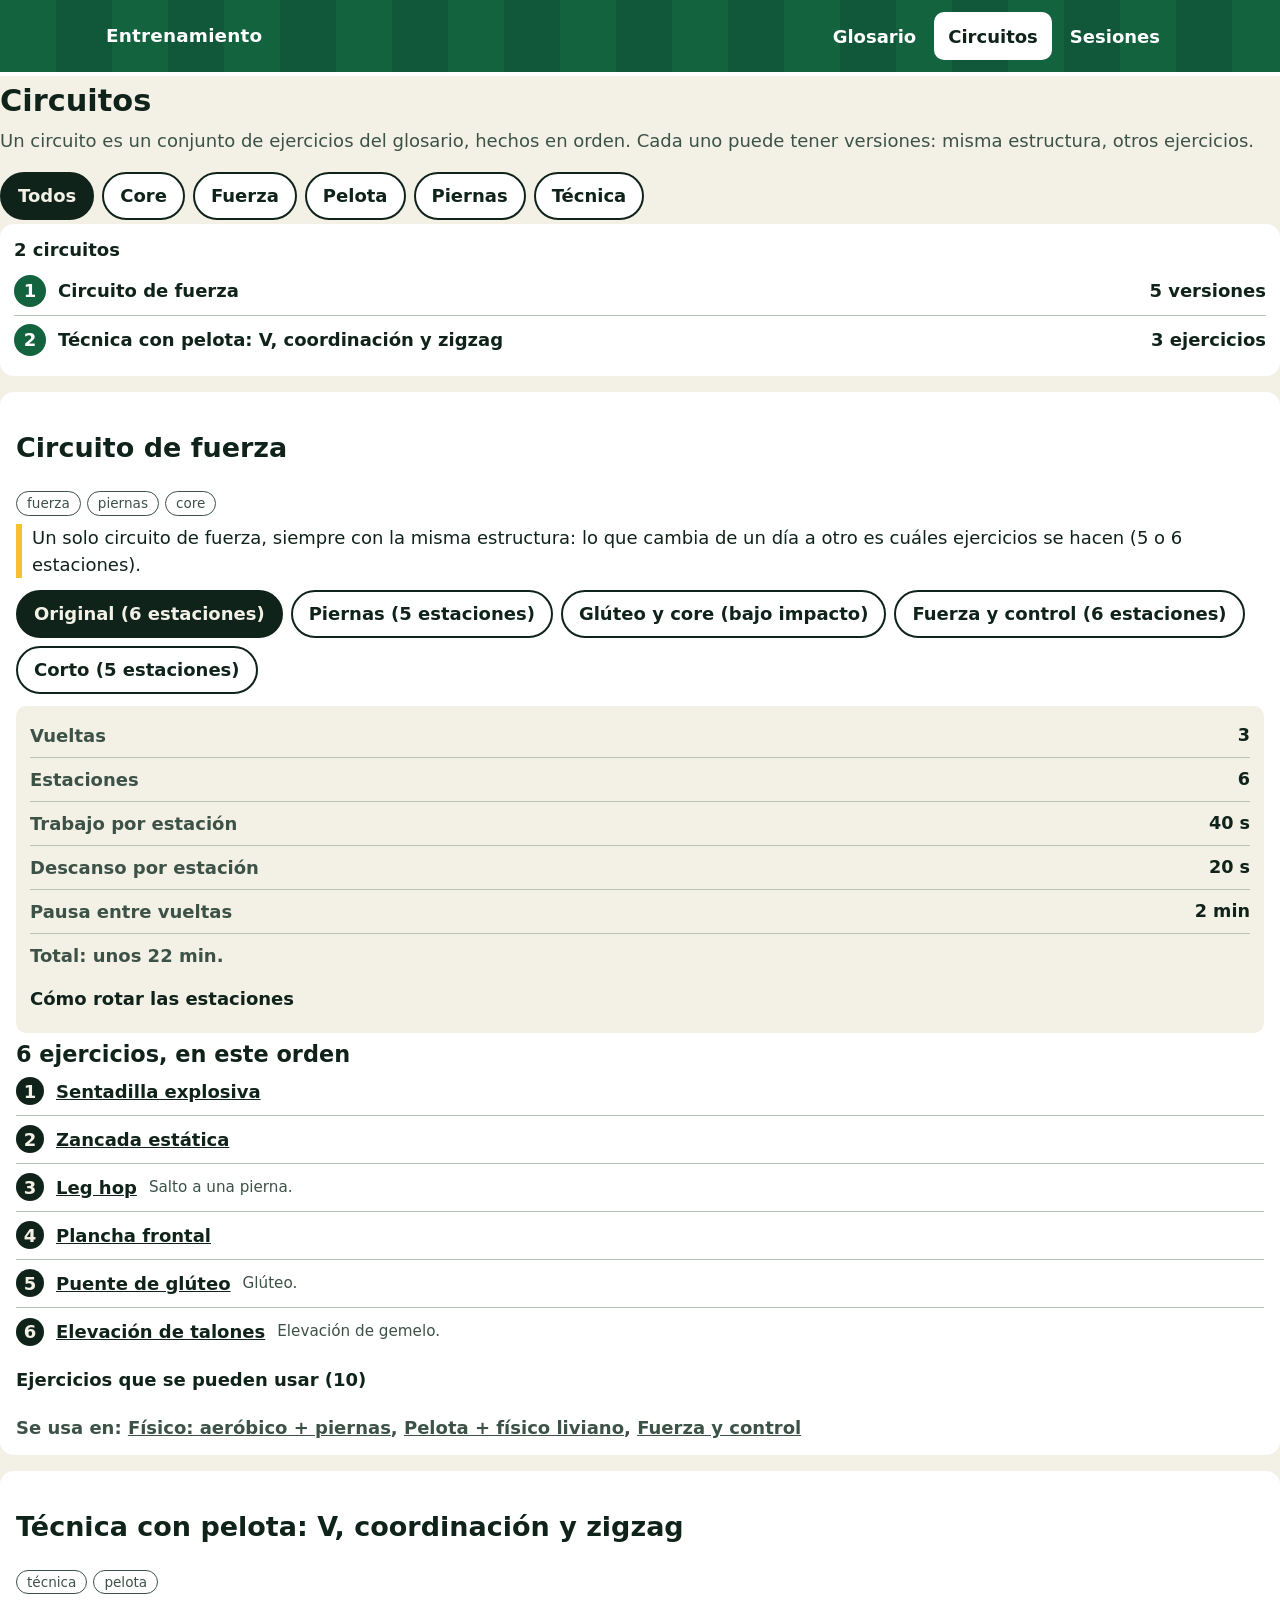
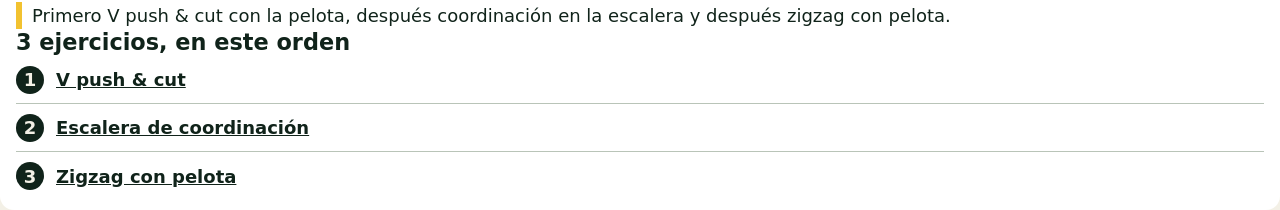
==== docs/circuitos.html @ dd644b6b "Glosario de circuitos, músculos por ejercicio y guía de rotación - circuits.json: un circuito de fue" ====
<!doctype html>
<html lang="es">
<head>
  <meta charset="utf-8">
  <meta name="viewport" content="width=device-width, initial-scale=1">
  <meta name="color-scheme" content="light dark">
  <title>Circuitos</title>
  <meta name="description" content="Circuitos: conjuntos de ejercicios en orden, con sus vueltas y descansos.">
  <link rel="icon" href="data:image/svg+xml,%3Csvg xmlns=%27http://www.w3.org/2000/svg%27 viewBox=%270 0 32 32%27%3E%3Crect width=%2732%27 height=%2732%27 fill=%27%2314633f%27/%3E%3Ccircle cx=%2716%27 cy=%2716%27 r=%276%27 fill=%27none%27 stroke=%27white%27 stroke-width=%272%27/%3E%3C/svg%3E">
  <link rel="stylesheet" href="css/style.css">
</head>
<body>
  <main id="app">
    <h1>Circuitos</h1>
    <p>Cargando…</p>
  </main>
  <script type="module" src="js/circuitos.js"></script>
</body>
</html>
---- docs/css/style.css ----
:root {
  --bg: #f3f0e6;
  --surface: #ffffff;
  --ink: #10231a;
  --ink-soft: #3d5247;
  --line: #b9c4b8;
  --pasto-1: #14633f;
  --pasto-2: #11573a;
  --marca: #ffffff;
  --acento: #f2c230;
  --acento-ink: #1c1600;
  --foco: #0b57d0;
  --resalte: #fff3c4;
  --radio: 10px;
  --tap: 48px;
}

@media (prefers-color-scheme: dark) {
  :root:not([data-theme="light"]) {
    --bg: #0c1a14;
    --surface: #14261d;
    --ink: #f3f1e8;
    --ink-soft: #c2d0c6;
    --line: #3b5446;
    --pasto-1: #0f4a30;
    --pasto-2: #0c3f29;
    --foco: #8ab4f8;
    --resalte: #4a3f12;
  }
}

* { box-sizing: border-box; }

html { -webkit-text-size-adjust: 100%; }

body {
  margin: 0;
  background: var(--bg);
  color: var(--ink);
  font: 18px/1.5 system-ui, -apple-system, "Segoe UI", Roboto, sans-serif;
}

:focus-visible { outline: 3px solid var(--foco); outline-offset: 2px; }

a { color: inherit; }

/* Header: césped cortado a rayas, con la línea de cal abajo */
.cabecera {
  background: repeating-linear-gradient(90deg, var(--pasto-1) 0 56px, var(--pasto-2) 56px 112px);
  color: #fff;
  border-bottom: 4px solid var(--marca);
}
.cabecera-in {
  max-width: 1100px;
  margin: 0 auto;
  padding: 12px 16px;
  display: flex;
  flex-wrap: wrap;
  gap: 8px 20px;
  align-items: center;
  justify-content: space-between;
}
.marca {
  font-weight: 800;
  font-size: 1.15rem;
  text-decoration: none;
  letter-spacing: .01em;
  min-height: var(--tap);
  display: flex;
  align-items: center;
}
.nav { display: flex; gap: 4px; }
.nav a {
  min-height: var(--tap);
  padding: 0 14px;
  display: flex;
  align-items: center;
  text-decoration: none;
  font-weight: 600;
  border-radius: var(--radio);
}
.nav a[aria-current="page"] { background: #fff; color: #10231a; }

.personas { border: 0; margin: 0; padding: 0; display: flex; align-items: center; gap: 10px; }
.personas legend { float: left; padding: 0; margin-right: 10px; font-weight: 600; }
.personas-botones { display: flex; gap: 6px; }
.personas input { position: absolute; opacity: 0; pointer-events: none; }
.personas label {
  min-width: var(--tap);
  min-height: var(--tap);
  display: flex;
  align-items: center;
  justify-content: center;
  border: 2px solid #fff;
  border-radius: var(--radio);
  font-weight: 800;
  cursor: pointer;
}
.personas input:checked + label { background: var(--acento); color: var(--acento-ink); border-color: var(--acento); }
.personas input:focus-visible + label { outline: 3px solid #fff; outline-offset: 2px; }

}

main { max-width: 1100px; margin: 0 auto; padding: 20px 16px 48px; }

h1 { font-size: 1.9rem; line-height: 1.15; margin: 8px 0 16px; }

.aviso {
  border: 3px solid var(--acento);
  background: var(--surface);
  border-radius: var(--radio);
  padding: 16px;
}
.aviso code { background: var(--resalte); padding: 2px 6px; border-radius: 4px; }

/* Inicio */
.accesos { display: grid; gap: 16px; margin-top: 24px; }
.acceso {
  display: block;
  text-decoration: none;
  background: var(--pasto-1);
  color: #fff;
  border: 3px solid var(--marca);
  border-radius: var(--radio);
  padding: 28px 20px;
  min-height: 140px;
}
.acceso strong { display: block; font-size: 2rem; line-height: 1.1; }
.acceso span { display: block; margin-top: 8px; font-size: 1.05rem; }
.acceso:hover { background: var(--pasto-2); }
.inicio-nota { color: var(--ink-soft); margin-top: 24px; }

/* Glosario: controles */
.controles { display: grid; gap: 12px; margin-bottom: 20px; }
.buscar {
  width: 100%;
  min-height: var(--tap);
  padding: 0 14px;
  font: inherit;
  color: var(--ink);
  background: var(--surface);
  border: 2px solid var(--ink);
  border-radius: var(--radio);
}
.chips { display: flex; flex-wrap: wrap; gap: 8px; }
.chip {
  min-height: var(--tap);
  padding: 0 16px;
  font: inherit;
  font-weight: 600;
  color: var(--ink);
  background: var(--surface);
  border: 2px solid var(--ink);
  border-radius: 999px;
  cursor: pointer;
}
.chip[aria-pressed="true"] { background: var(--ink); color: var(--bg); }
.conteo { color: var(--ink-soft); margin: 0 0 8px; }

/* Glosario: tabla en pantallas anchas, cards apiladas en angostas */
.tabla { width: 100%; border-collapse: collapse; background: var(--surface); }
.tabla th, .tabla td { text-align: left; vertical-align: top; padding: 12px; border-bottom: 1px solid var(--line); }
.tabla thead th { background: var(--ink); color: var(--bg); position: sticky; top: 0; }
.tabla tbody tr.destacada { background: var(--resalte); outline: 3px solid var(--acento); outline-offset: -3px; }
.nombre { font-weight: 800; }
.alias { display: block; font-weight: 400; font-size: .9rem; color: var(--ink-soft); }
.cat { font-size: .9rem; font-weight: 700; color: var(--pasto-1); }
@media (prefers-color-scheme: dark) {
  :root:not([data-theme="light"]) .cat { color: #7fd9a8; }
}
.variante-label { font-weight: 800; }
details.otras { margin-top: 8px; }
details.otras summary { min-height: 36px; cursor: pointer; font-weight: 600; }
details.otras ul { margin: 6px 0 0; padding-left: 20px; }
.medios { display: flex; flex-direction: column; gap: 8px; align-items: flex-start; }
.medios img { max-width: 100%; height: auto; border-radius: 6px; }
.btn {
  display: inline-flex;
  align-items: center;
  min-height: var(--tap);
  padding: 0 16px;
  font-weight: 700;
  text-decoration: none;
  color: var(--acento-ink);
  background: var(--acento);
  border-radius: var(--radio);
}
.vacio { padding: 24px 0; color: var(--ink-soft); }

/* Sesiones: grilla */
.grid-sesiones { display: grid; gap: 16px; grid-template-columns: repeat(auto-fill, minmax(260px, 1fr)); }
.card-sesion {
  display: grid;
  grid-template-columns: auto 1fr;
  gap: 4px 16px;
  align-items: center;
  text-decoration: none;
  background: var(--surface);
  border: 2px solid var(--ink);
  border-left: 10px solid var(--pasto-1);
  border-radius: var(--radio);
  padding: 16px;
  min-height: var(--tap);
}
.card-sesion:hover { background: var(--resalte); }
.card-min { grid-row: span 2; font-size: 2.4rem; font-weight: 800; line-height: 1; }
.card-min small, .bloque-min small { font-size: .9rem; font-weight: 700; }
.card-nombre { font-weight: 800; font-size: 1.15rem; line-height: 1.2; }
.card-meta { display: flex; flex-wrap: wrap; gap: 6px; grid-column: 2; }
.dia { background: var(--acento); color: var(--acento-ink); font-weight: 800; font-size: .85rem; padding: 2px 10px; border-radius: 999px; text-transform: capitalize; }
.etiqueta { border: 1.5px solid var(--ink-soft); color: var(--ink-soft); font-size: .85rem; padding: 1px 10px; border-radius: 999px; }

/* Sesiones: detalle */
.volver { display: inline-flex; align-items: center; min-height: var(--tap); font-weight: 700; }
.detalle-meta { margin: 0 0 16px; color: var(--ink-soft); font-weight: 600; text-transform: none; }
/* Hoja de sesión: índice arriba y bloques como tarjetas con cabecera de color */
.resumen { background: var(--surface); border-radius: 14px; padding: 12px 14px; margin: 4px 0 8px; }
.resumen-tit { margin: 0 0 4px; font-weight: 800; }
.resumen ol { list-style: none; margin: 0; padding: 0; }
.resumen li + li { border-top: 1px solid var(--line); }
.resumen-fila { all: unset; box-sizing: border-box; width: 100%; min-height: var(--tap); display: flex; align-items: center; gap: 12px; cursor: pointer; }
.resumen-fila:focus-visible { outline: 3px solid var(--foco); outline-offset: 2px; border-radius: 8px; }
.resumen-nombre { flex: 1; font-weight: 700; }
.resumen-min { font-weight: 800; white-space: nowrap; }
.bloque-n {
  flex: none; display: inline-flex; align-items: center; justify-content: center;
  width: 32px; height: 32px; border-radius: 50%;
  background: #fff; color: #10231a; font-weight: 800;
}
.resumen .bloque-n { background: var(--pasto-1); color: #fff; }
.bloque { margin-top: 28px; background: var(--surface); border-radius: 14px; overflow: hidden; scroll-margin-top: 12px; }
.bloque-cab { display: flex; align-items: center; gap: 12px; padding: 12px 14px; background: var(--pasto-1); color: #fff; }
.bloque-cab h2 { margin: 0; flex: 1; font-size: 1.35rem; line-height: 1.2; }
.bloque-min { font-size: 1.6rem; font-weight: 800; white-space: nowrap; }
.bloque-min small { font-size: .85rem; }
.bloque-cuerpo { padding: 4px 14px 12px; }
.opciones { display: flex; flex-wrap: wrap; gap: 8px; margin: 12px 0; }
.items { display: grid; margin-top: 4px; }
.item { border-bottom: 1px solid var(--line); }
.item:last-child { border-bottom: 0; }
.item[open] { background: var(--bg); border-radius: 10px; border-bottom-color: transparent; }
.item summary {
  min-height: var(--tap);
  padding: 8px 4px;
  cursor: pointer;
  display: flex;
  flex-wrap: wrap;
  justify-content: space-between;
  align-items: center;
  gap: 4px 12px;
}
.item-nombre { font-weight: 800; }
.item-dosis { color: var(--ink-soft); font-size: .95rem; }
.item-cuerpo { padding: 0 4px 14px; }
.item-cuerpo p { margin: 8px 0; }
.nota { font-weight: 700; background: var(--resalte); padding: 6px 10px; border-radius: 6px; }
.variante { border-left: 6px solid var(--acento); padding-left: 10px; }
.link-glosario { display: inline-flex; align-items: center; min-height: var(--tap); font-weight: 700; }
.precauciones { margin-top: 28px; background: var(--surface); border-radius: 14px; padding: 0 14px 8px; }
.precauciones summary { min-height: var(--tap); display: flex; align-items: center; font-weight: 800; font-size: 1.2rem; cursor: pointer; }

@media (max-width: 760px) {
  .tabla, .tabla tbody, .tabla tr, .tabla td { display: block; width: 100%; }
  .tabla thead { position: absolute; left: -9999px; }
  .tabla tbody tr {
    border: 2px solid var(--ink);
    border-radius: var(--radio);
    margin-bottom: 16px;
    padding: 4px 0;
  }
  .tabla td { border: 0; padding: 8px 14px; }
  .tabla td[data-label]:not(.td-nombre)::before {
    content: attr(data-label);
    display: block;
    font-size: .8rem;
    font-weight: 700;
    color: var(--ink-soft);
  }
  .tabla td:empty { display: none; }
  .td-nombre { font-size: 1.25rem; }
  .accesos { grid-template-columns: 1fr; }
}

@media (min-width: 761px) {
  .accesos { grid-template-columns: 1fr 1fr; }
  .tabla { border: 2px solid var(--ink); }
}

@media (prefers-reduced-motion: reduce) {
  * { scroll-behavior: auto !important; transition: none !important; animation: none !important; }
}

/* Estructura de vueltas / trabajo / descanso */
.estructura { background: var(--bg); border-radius: 10px; padding: 8px 14px 10px; margin: 12px 0 8px; }
.est-total { margin: 0; color: var(--ink-soft); font-weight: 600; }
.est-num {
  display: inline-flex; align-items: center; justify-content: center;
  min-width: 28px; height: 28px; margin-right: 10px;
  background: var(--ink); color: var(--bg); border-radius: 50%; font-weight: 800;
}

/* Variantes y figuras (sin selector de cantidad) */
.variantes-lista { list-style: none; margin: 8px 0; padding: 0; display: grid; gap: 8px; }
.variantes-lista li { border-left: 6px solid var(--acento); padding-left: 10px; }
.fig { margin: 0; max-width: 100%; }
.fig img { display: block; }
.fig figcaption { font-weight: 700; font-size: .9rem; color: var(--ink-soft); padding-top: 2px; }

/* Ficha de vueltas / trabajo / descanso */
.ficha { margin: 0; display: grid; }
.ficha > div { display: flex; justify-content: space-between; gap: 12px; padding: 8px 0; border-bottom: 1px solid var(--line); }
.ficha dt { color: var(--ink-soft); font-weight: 600; }
.ficha dd { margin: 0; font-weight: 800; font-size: 1.1rem; text-align: right; }
.est-total { margin: 8px 0 0; color: var(--ink-soft); font-weight: 600; }

/* Músculos y "trabaja" en el glosario */
.trabaja { margin-top: 6px; font-size: .9rem; }
.trabaja a { color: inherit; }
.trabaja-sec { color: var(--ink-soft); }
.intro { color: var(--ink-soft); margin-top: -8px; }
.subtitulo { margin-top: 36px; font-size: 1.5rem; }
.musculo { background: var(--surface); border-radius: 14px; padding: 14px 16px 10px; margin-top: 16px; scroll-margin-top: 12px; }
.musculo h3 { margin: 0; font-size: 1.4rem; line-height: 1.2; }
.musculo h4 { margin: 12px 0 4px; font-size: 1rem; color: var(--ink-soft); }
.musculo-zona { margin: 2px 0 8px; color: var(--ink-soft); font-weight: 600; }
.musculo-para { margin: 0; border-left: 6px solid var(--acento); padding-left: 10px; }
.musculo-lista { margin: 0; padding-left: 20px; }
.musculo-lista li { padding: 4px 0; }
.musculo-lista a { font-weight: 600; }
.musculo-sec summary { min-height: var(--tap); display: flex; align-items: center; cursor: pointer; font-weight: 700; }
.estructura .guia { border: 0; margin-top: 6px; }
.estructura .guia summary { padding: 8px 0; }
.estructura .guia .item-cuerpo { padding: 0 0 8px; }
.estructura .guia[open] { background: transparent; }
@media (min-width: 761px) { .accesos { grid-template-columns: repeat(3, 1fr); } }

/* Circuitos */
.circuito-lista { list-style: none; margin: 0; padding: 0; }
.circuito-lista li { display: flex; align-items: center; gap: 4px 12px; flex-wrap: wrap; min-height: var(--tap); border-bottom: 1px solid var(--line); padding: 4px 0; }
.circuito-lista li:last-child { border-bottom: 0; }
.circuito-lista .est-num { margin: 0; }
.circuito-lista a { font-weight: 700; }
.circuito .card-meta { margin: 4px 0 8px; }
.usado-en { margin: 10px 0 4px; color: var(--ink-soft); font-weight: 600; }
.usado-en a { color: inherit; }
@media (min-width: 761px) { .accesos { grid-template-columns: repeat(auto-fit, minmax(240px, 1fr)); } }
.nav { flex-wrap: wrap; }
@media (max-width: 420px) { .nav { gap: 0; } .nav a { padding: 0 9px; font-size: .95rem; } }
.circuito .opciones { margin: 12px 0 8px; }
.circuito .chips { margin-bottom: 4px; }
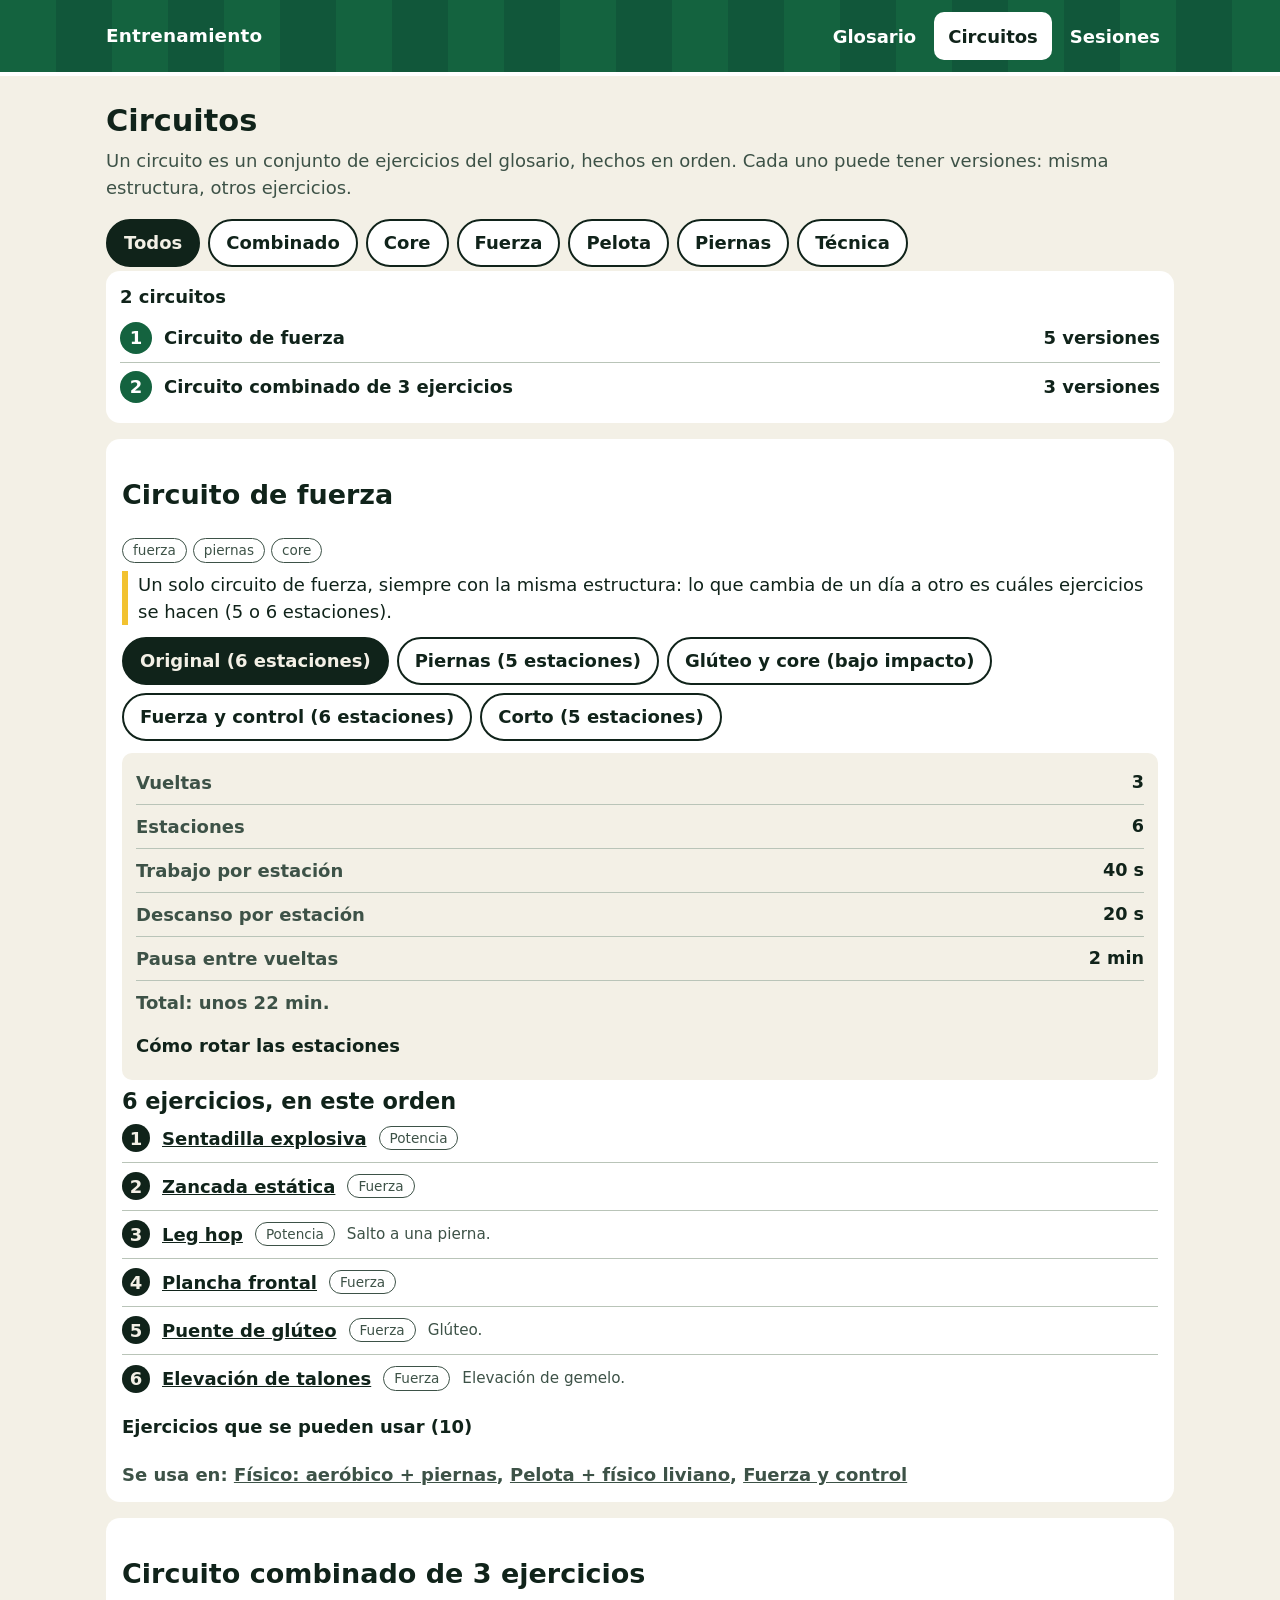
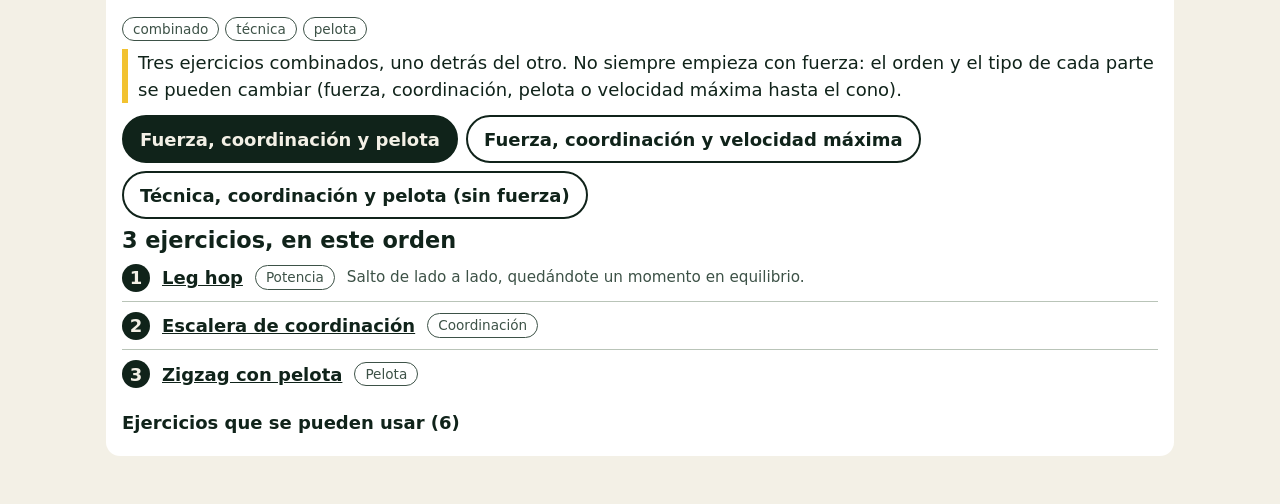
==== commit a027cafa: "Instalable y sin señal, header compacto en celu y músculos fuera del navbar - Service worker (sw.js)" ====
--- a/docs/circuitos.html
+++ b/docs/circuitos.html
@@ -7,6 +7,10 @@
   <title>Circuitos</title>
   <meta name="description" content="Circuitos: conjuntos de ejercicios en orden, con sus vueltas y descansos.">
   <link rel="icon" href="data:image/svg+xml,%3Csvg xmlns=%27http://www.w3.org/2000/svg%27 viewBox=%270 0 32 32%27%3E%3Crect width=%2732%27 height=%2732%27 fill=%27%2314633f%27/%3E%3Ccircle cx=%2716%27 cy=%2716%27 r=%276%27 fill=%27none%27 stroke=%27white%27 stroke-width=%272%27/%3E%3C/svg%3E">
+  <meta name="theme-color" content="#14633f" media="(prefers-color-scheme: light)">
+  <meta name="theme-color" content="#0f4a30" media="(prefers-color-scheme: dark)">
+  <link rel="manifest" href="manifest.webmanifest">
+  <link rel="apple-touch-icon" href="img/icon-180.png">
   <link rel="stylesheet" href="css/style.css">
 </head>
 <body>
--- a/docs/css/style.css
+++ b/docs/css/style.css
@@ -99,6 +99,22 @@
 .personas input:checked + label { background: var(--acento); color: var(--acento-ink); border-color: var(--acento); }
 .personas input:focus-visible + label { outline: 3px solid #fff; outline-offset: 2px; }
 
+/* Celu angosto: la marca queda solo como el círculo de la cancha (el texto sigue para lectores de
+   pantalla) y marca + links entran en una sola fila: de ~132 px a ~64 px de alto. */
+@media (max-width: 520px) {
+  .cabecera-in { padding: 6px 12px; gap: 0 8px; }
+  .marca { position: relative; min-width: var(--tap); justify-content: center; }
+  .marca::before {
+    content: ""; box-sizing: border-box; width: 28px; height: 28px;
+    border: 3px solid #fff; border-radius: 50%;
+    background: radial-gradient(circle, #fff 0 3px, transparent 3.5px);
+  }
+  .marca-texto { position: absolute; width: 1px; height: 1px; overflow: hidden; clip: rect(0 0 0 0); white-space: nowrap; }
+  .nav { gap: 0; }
+  .nav a { padding: 0 8px; }
+}
+@media (max-width: 359px) {
+  .nav a { padding: 0 6px; font-size: .9rem; }
 }
 
 main { max-width: 1100px; margin: 0 auto; padding: 20px 16px 48px; }
